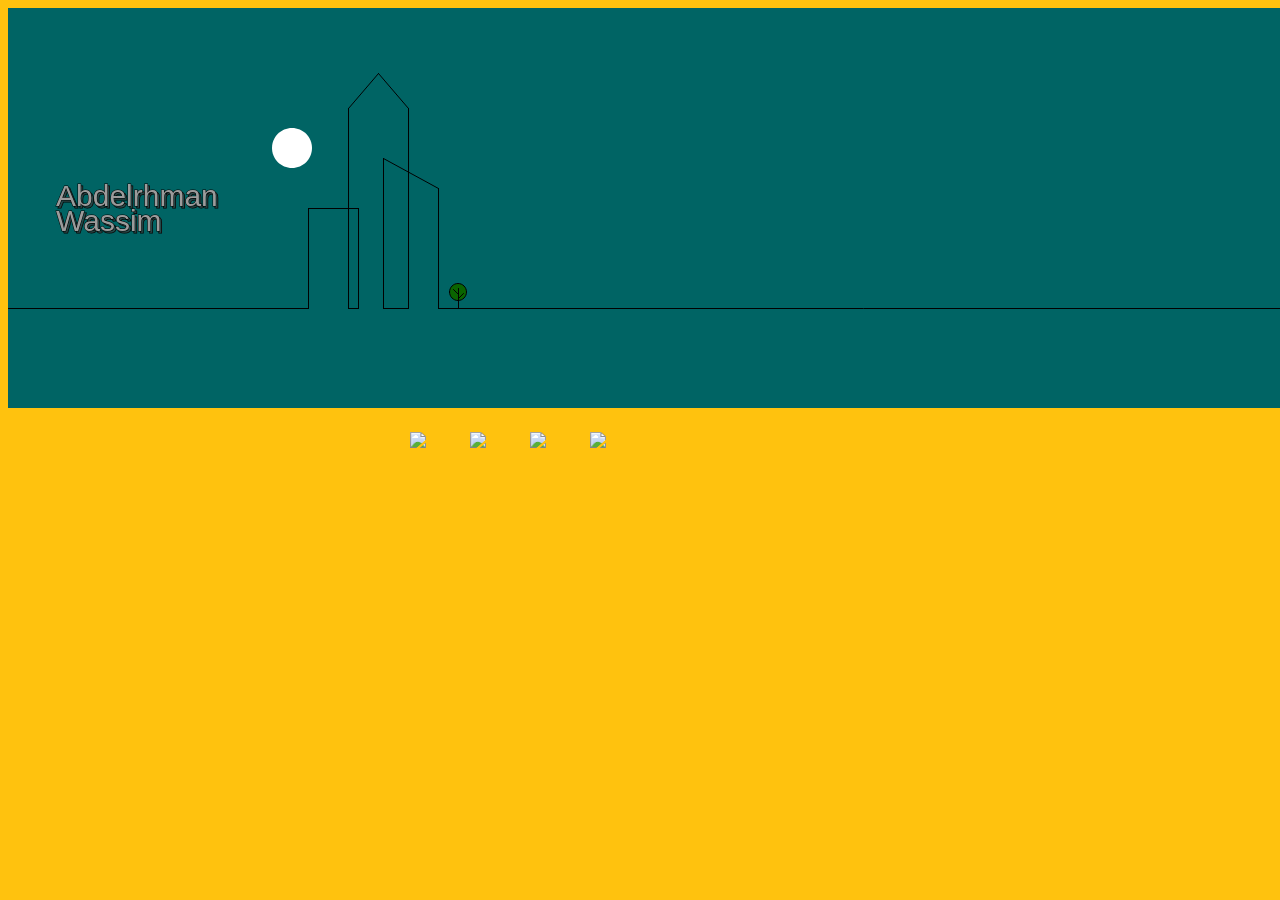
==== index.html @ 0ac7ac56 "Add files via upload" ====
<!DOCTYPE html>
<html lang="">
  <head>
    <meta charset="utf-8">
    <meta name="viewport" content="width=device-width, initial-scale=1.0">
    <title>Replace with Your Name</title>
    <link rel="stylesheet" href="style.css">
    <script src="p5/p5.min.js"></script>
    <script src="p5/p5.js></script>
    <script src="p5/p5.dom.min.js"></script>
    <script src="p5/p5.sound.min.js"></script>
    <script src="sketch.js"></script>
  </head>
  <body>

  <div id="header"></div>
      
  <div id="portfolio">
    <img src="img/img1.jpg">
    <img src="img/img2.png">
    <img src="img/img3.jpg">
    <img src="img/img4.jpg">
  </div>  

  
  </body>
</html>
---- style.css ----
html {
    margin: 0;
}

body {
    background-color: rgb(255, 194, 14);
}

#header{
    margin:0;
}

#portfolio {
    max-width: 500px;
    margin:auto;
}

#portfolio img{
    max-width: 500px;
    padding: 20px;

}
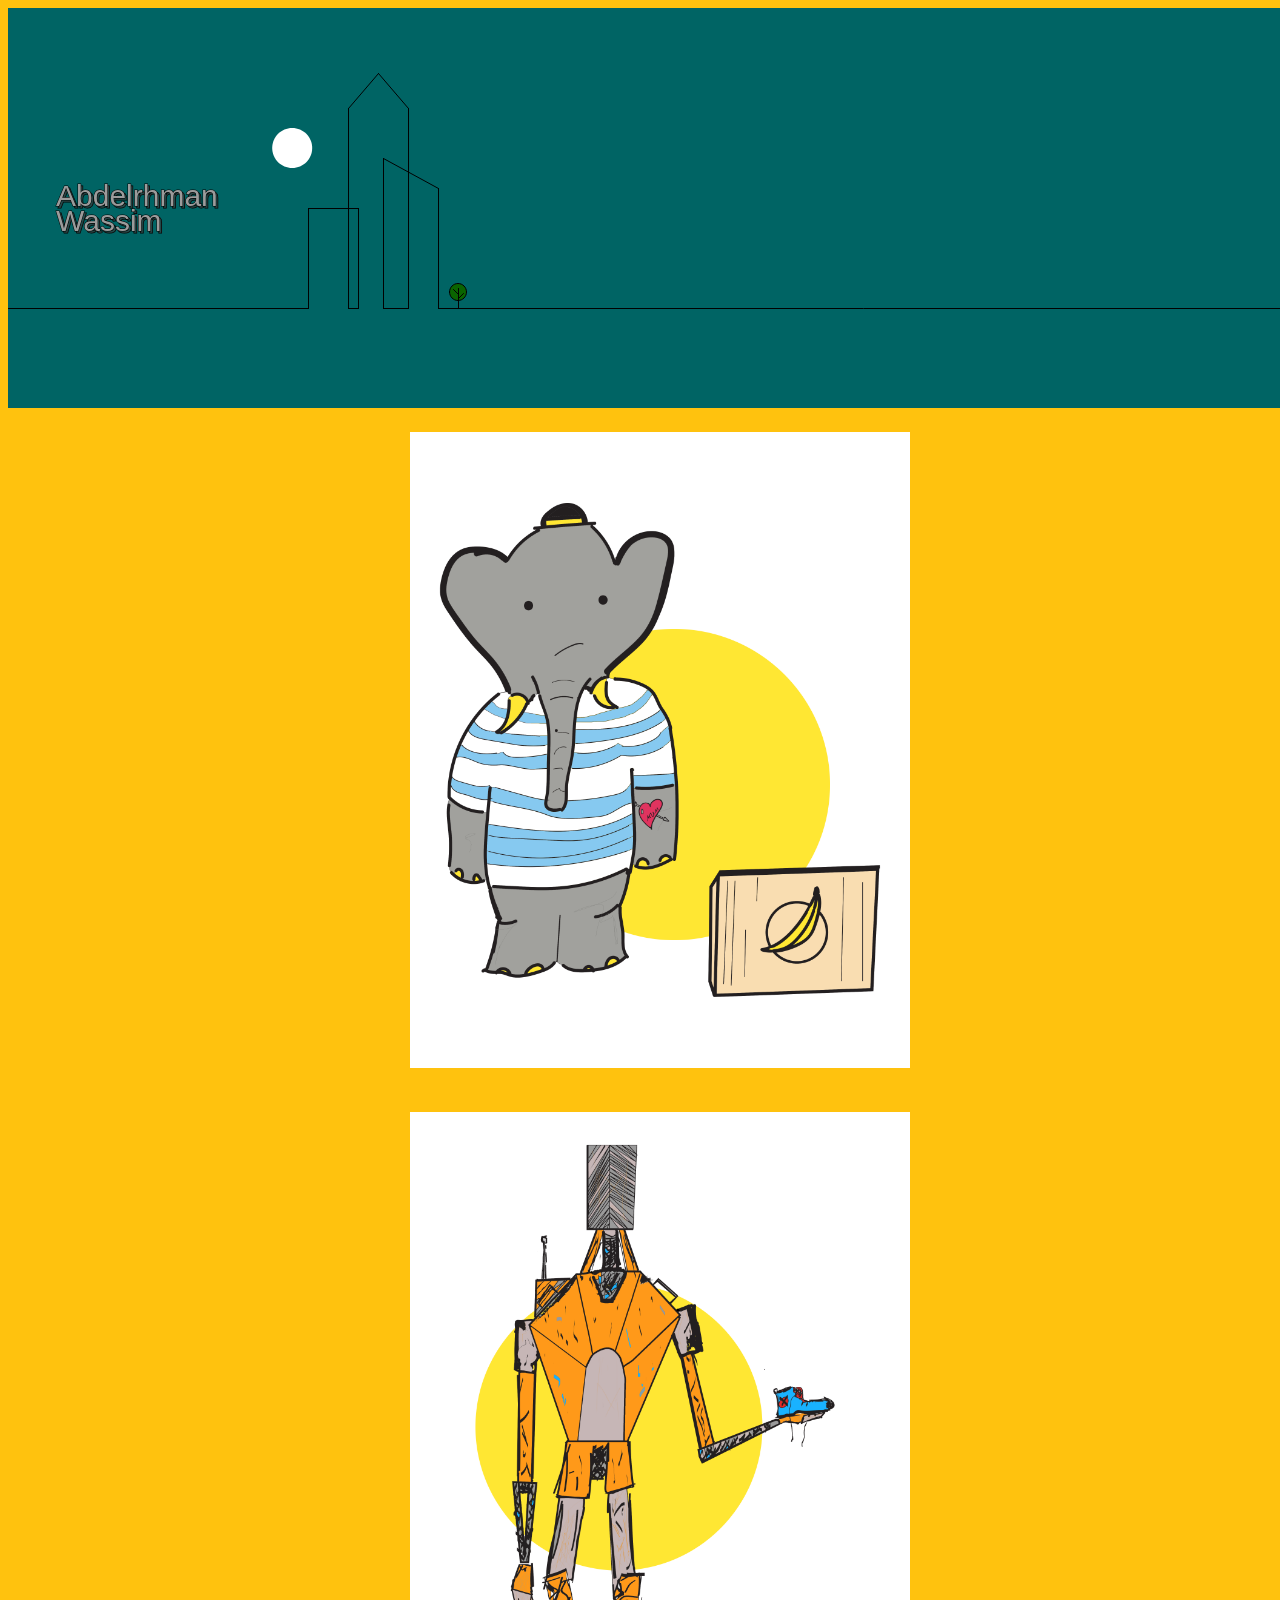
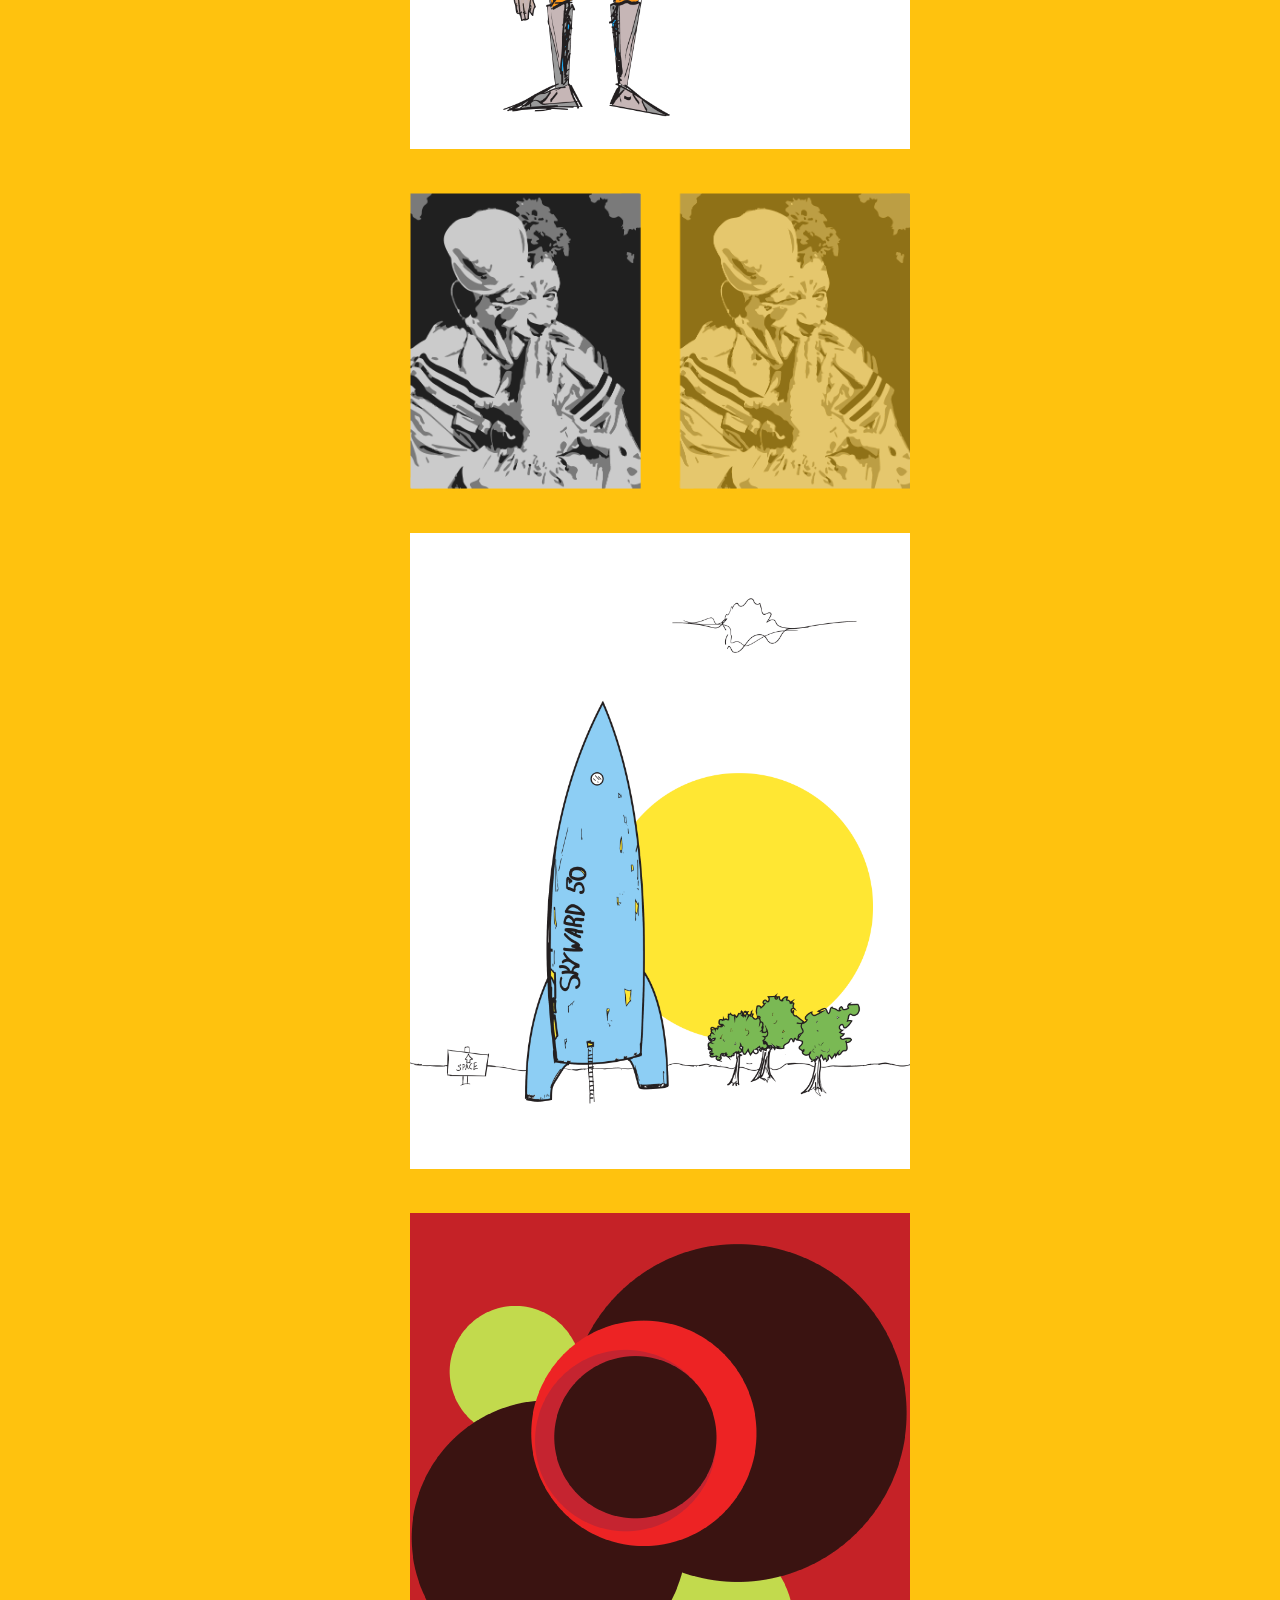
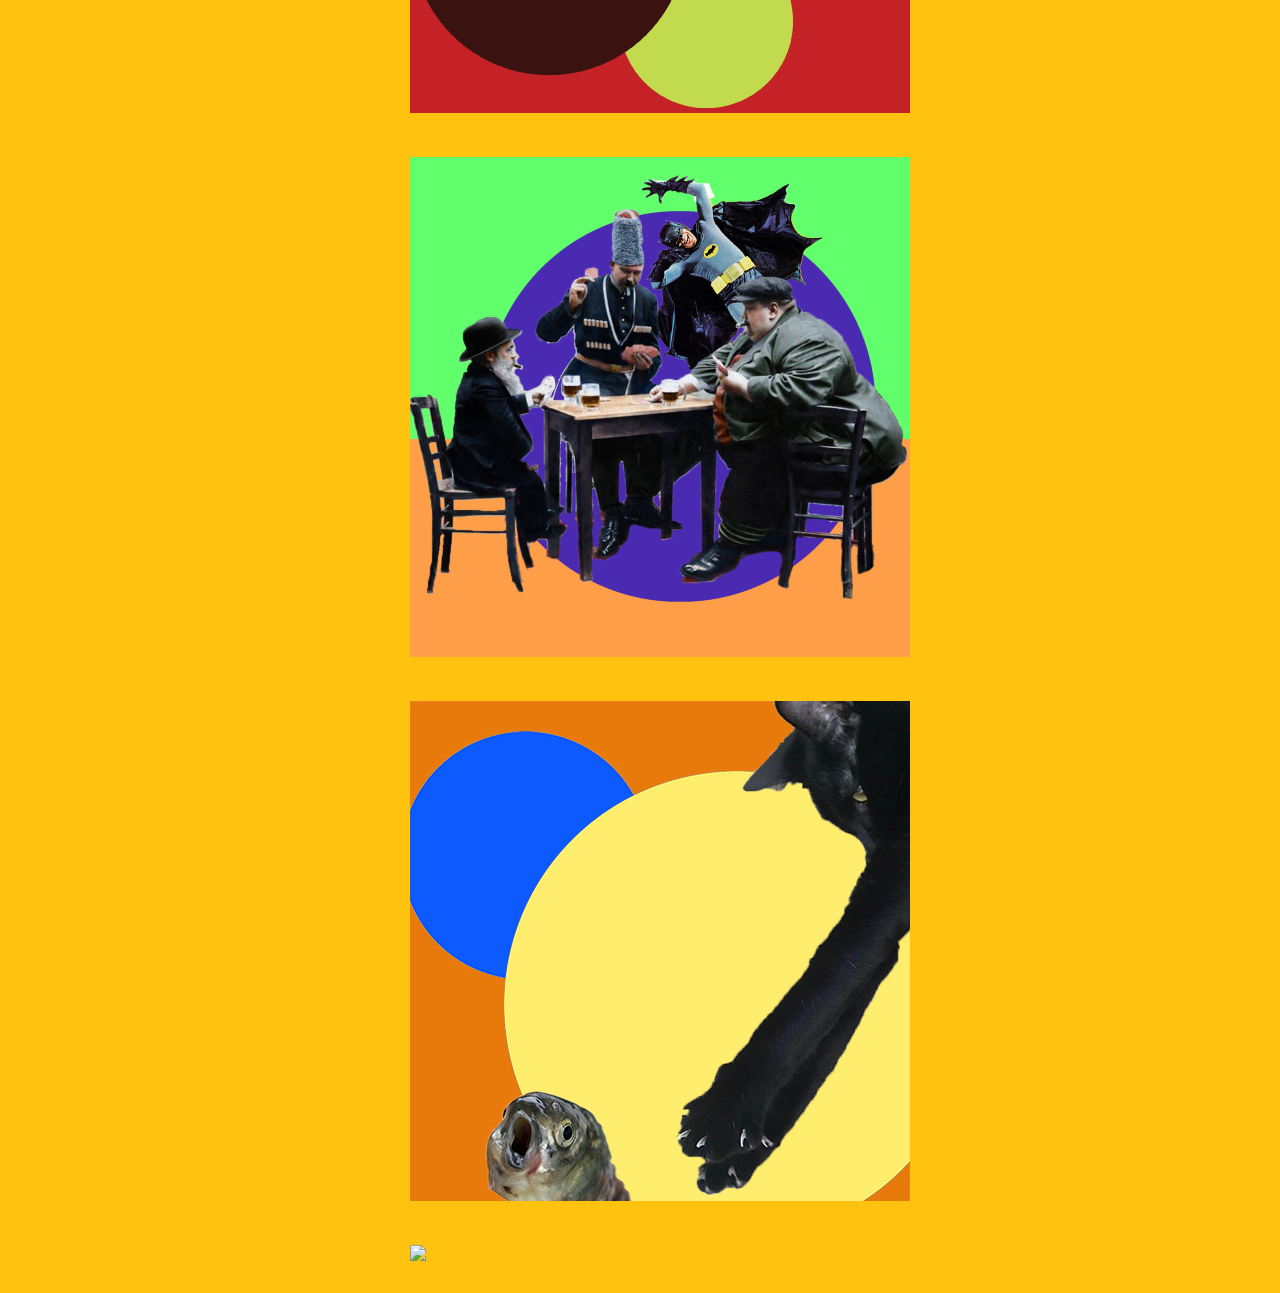
==== commit 844a73fa: "Update index.html" ====
--- a/index.html
+++ b/index.html
@@ -3,7 +3,7 @@
   <head>
     <meta charset="utf-8">
     <meta name="viewport" content="width=device-width, initial-scale=1.0">
-    <title>Replace with Your Name</title>
+    <title>Jackson Williams</title>
     <link rel="stylesheet" href="style.css">
     <script src="p5/p5.min.js"></script>
     <script src="p5/p5.js></script>
@@ -16,10 +16,14 @@
   <div id="header"></div>
       
   <div id="portfolio">
-    <img src="img/img1.jpg">
-    <img src="img/img2.png">
-    <img src="img/img3.jpg">
-    <img src="img/img4.jpg">
+    <img src="img/01.png">
+    <img src="img/02.png">
+    <img src="img/03.png">
+    <img src="img/04.png">
+    <img src="img/05.png">
+    <img src="img/06.png">
+    <img src="img/07.jpg">
+    <img src="img/08.jpg">
   </div>  
 
   
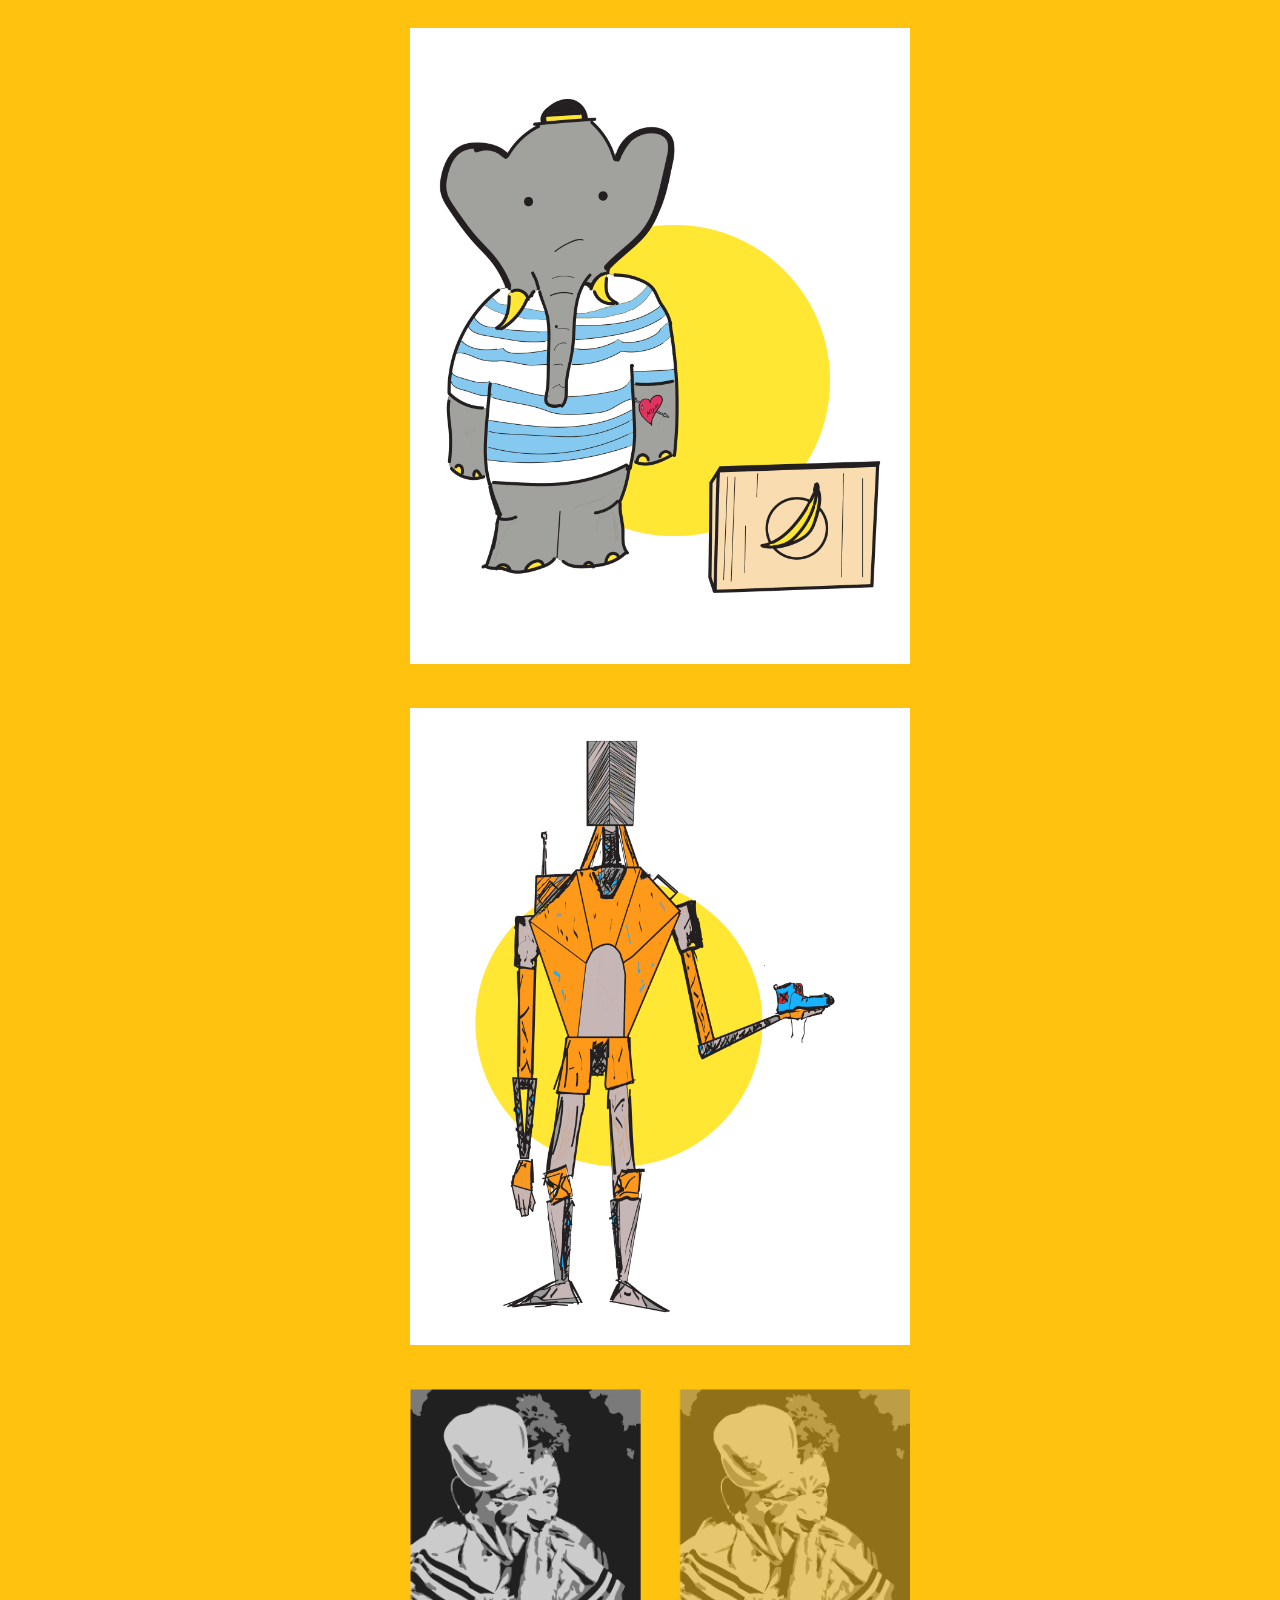
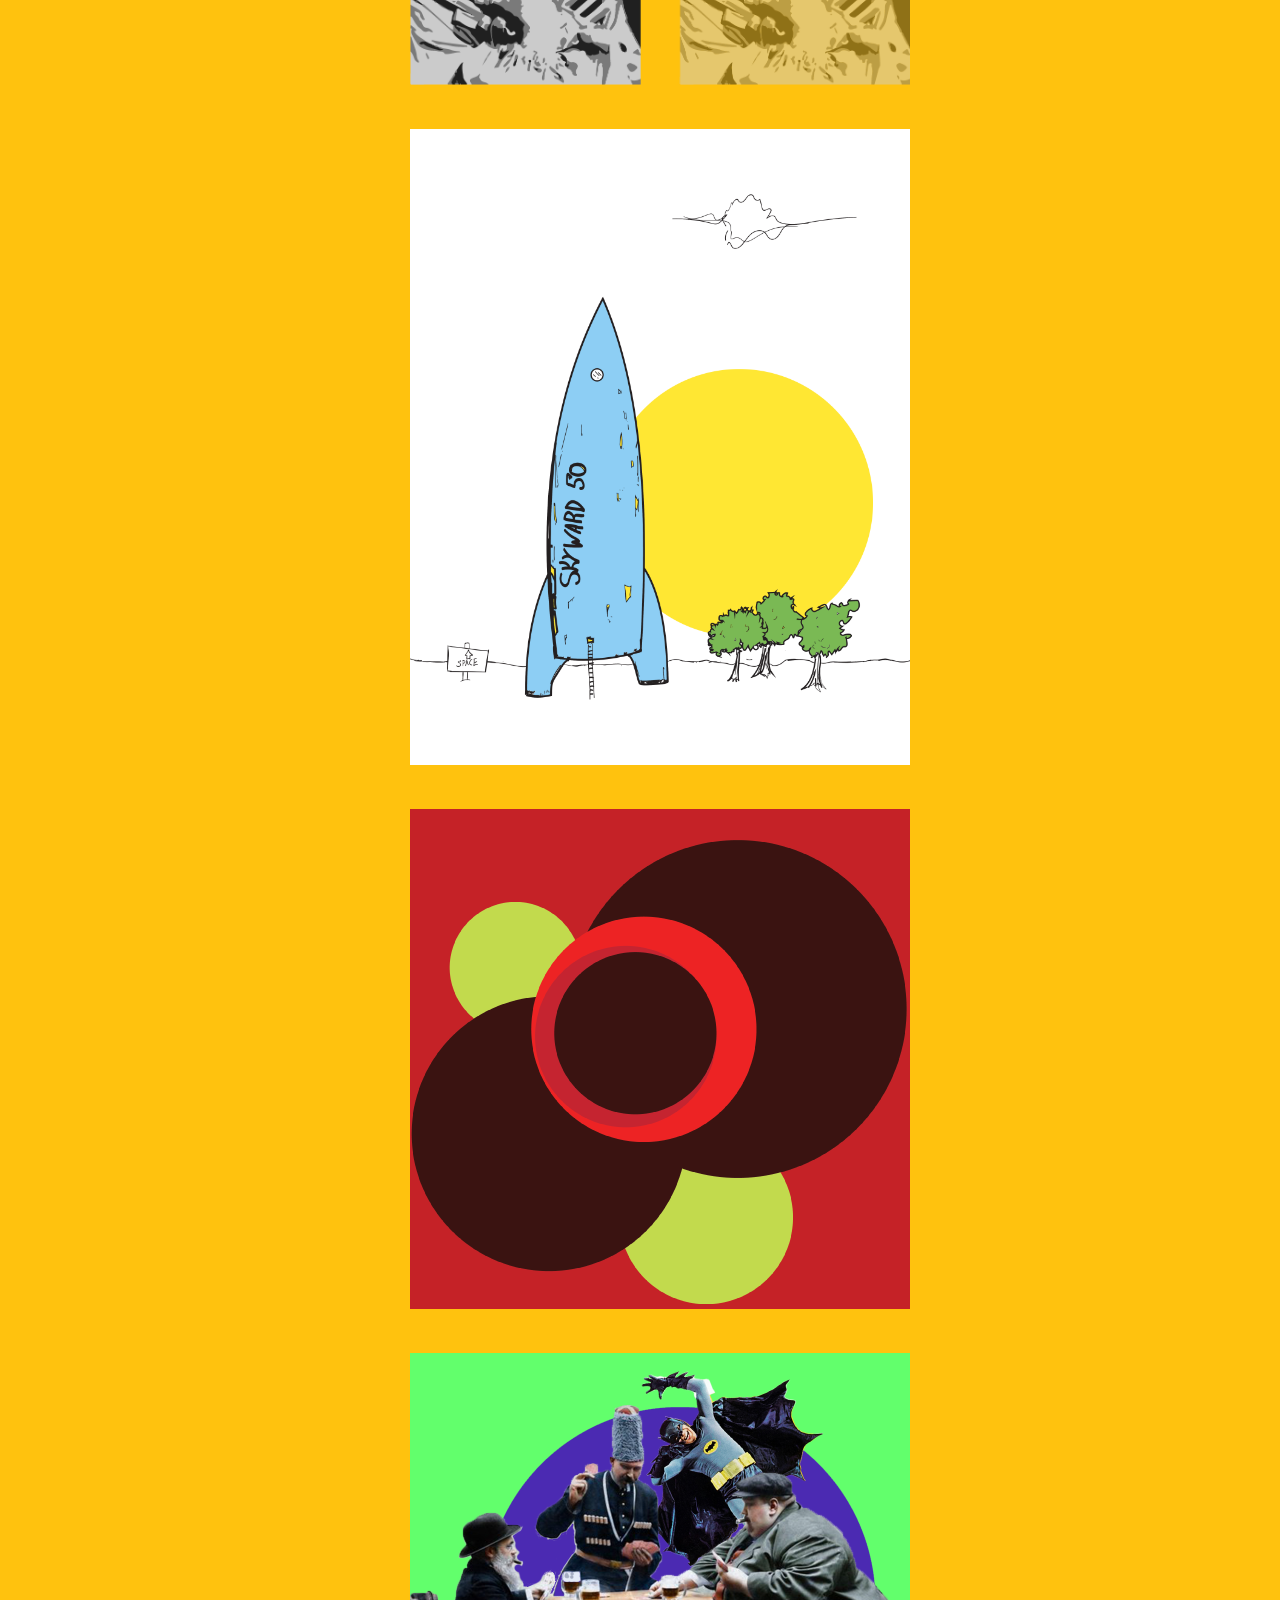
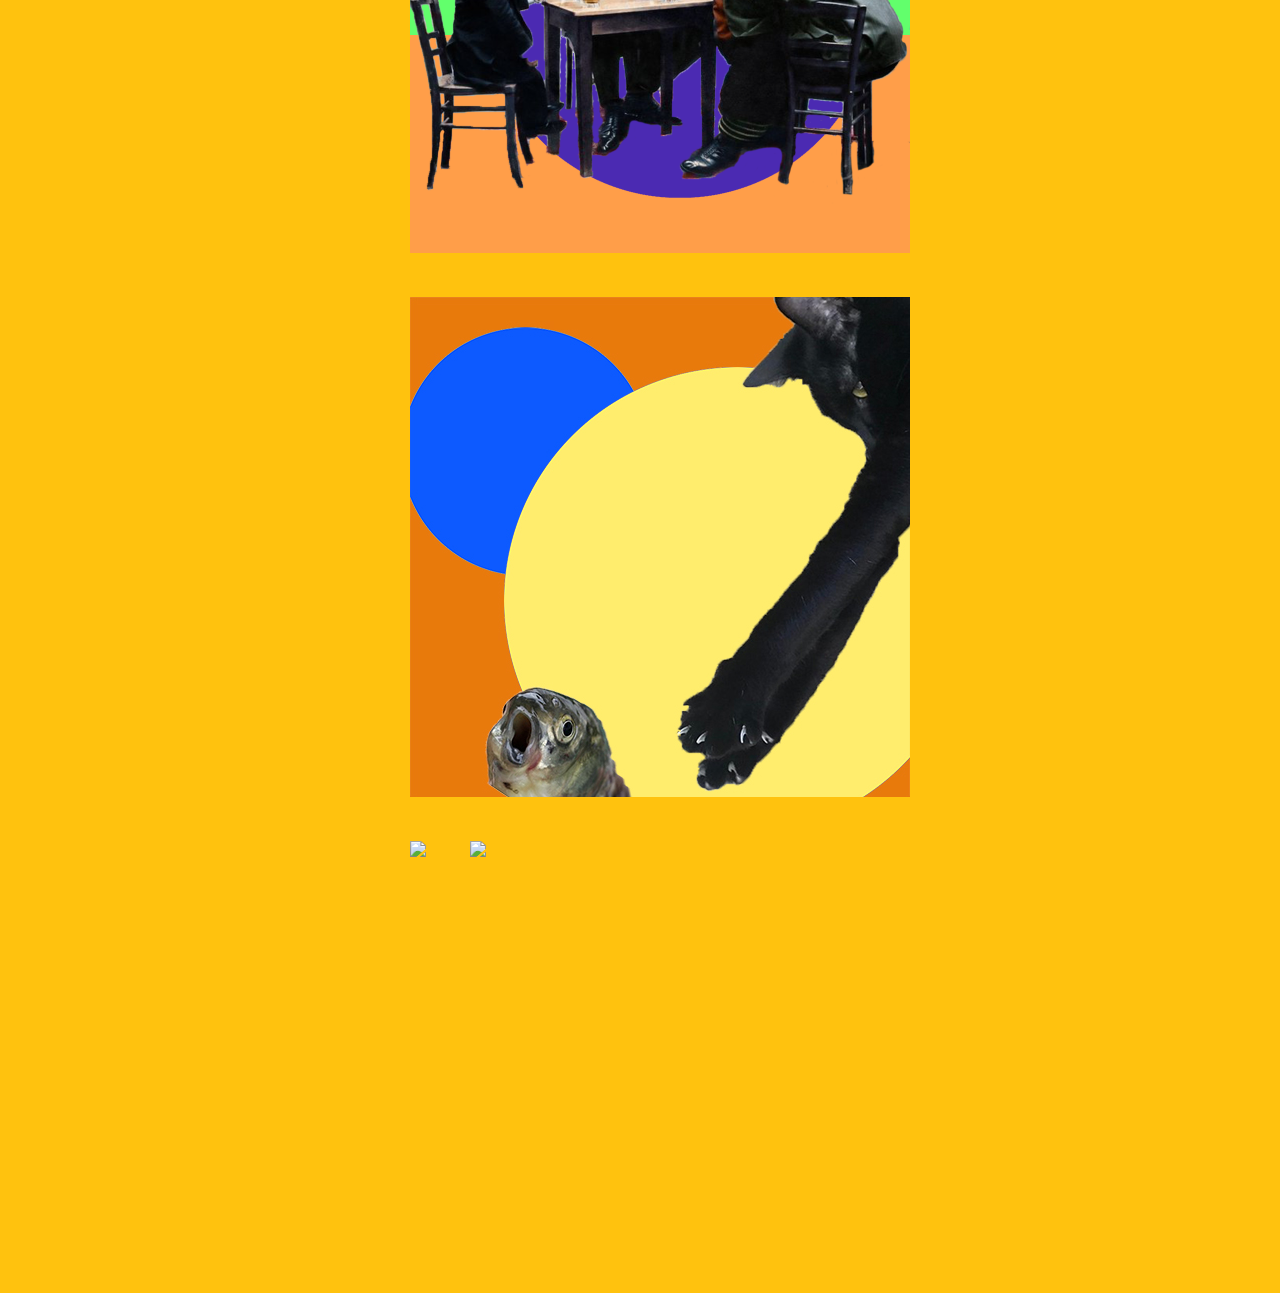
==== commit b31457c8: "Update index.html" ====
--- a/index.html
+++ b/index.html
@@ -24,6 +24,8 @@
     <img src="img/06.png">
     <img src="img/07.jpg">
     <img src="img/08.jpg">
+    <img src="img/winged_loop.mp4
+    <img src="img/ICONS_MASTER.png">
   </div>  
 
   
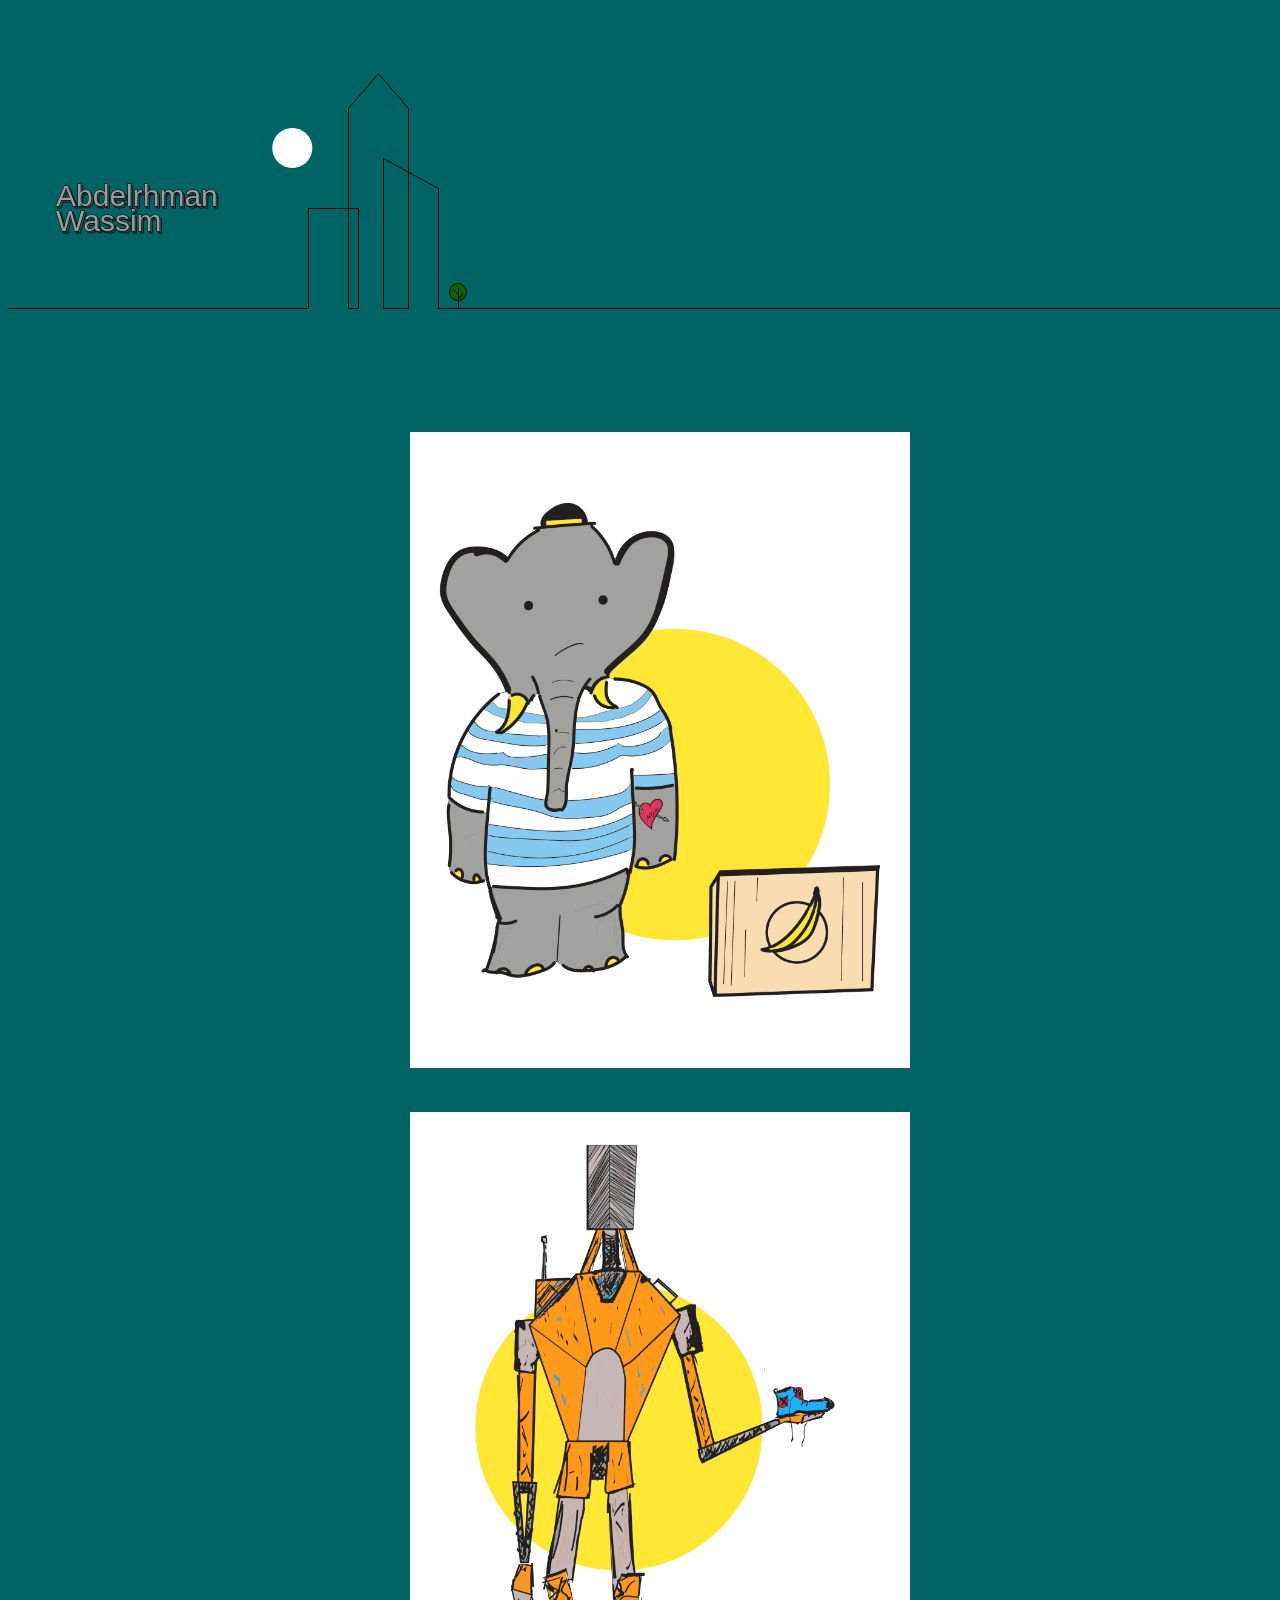
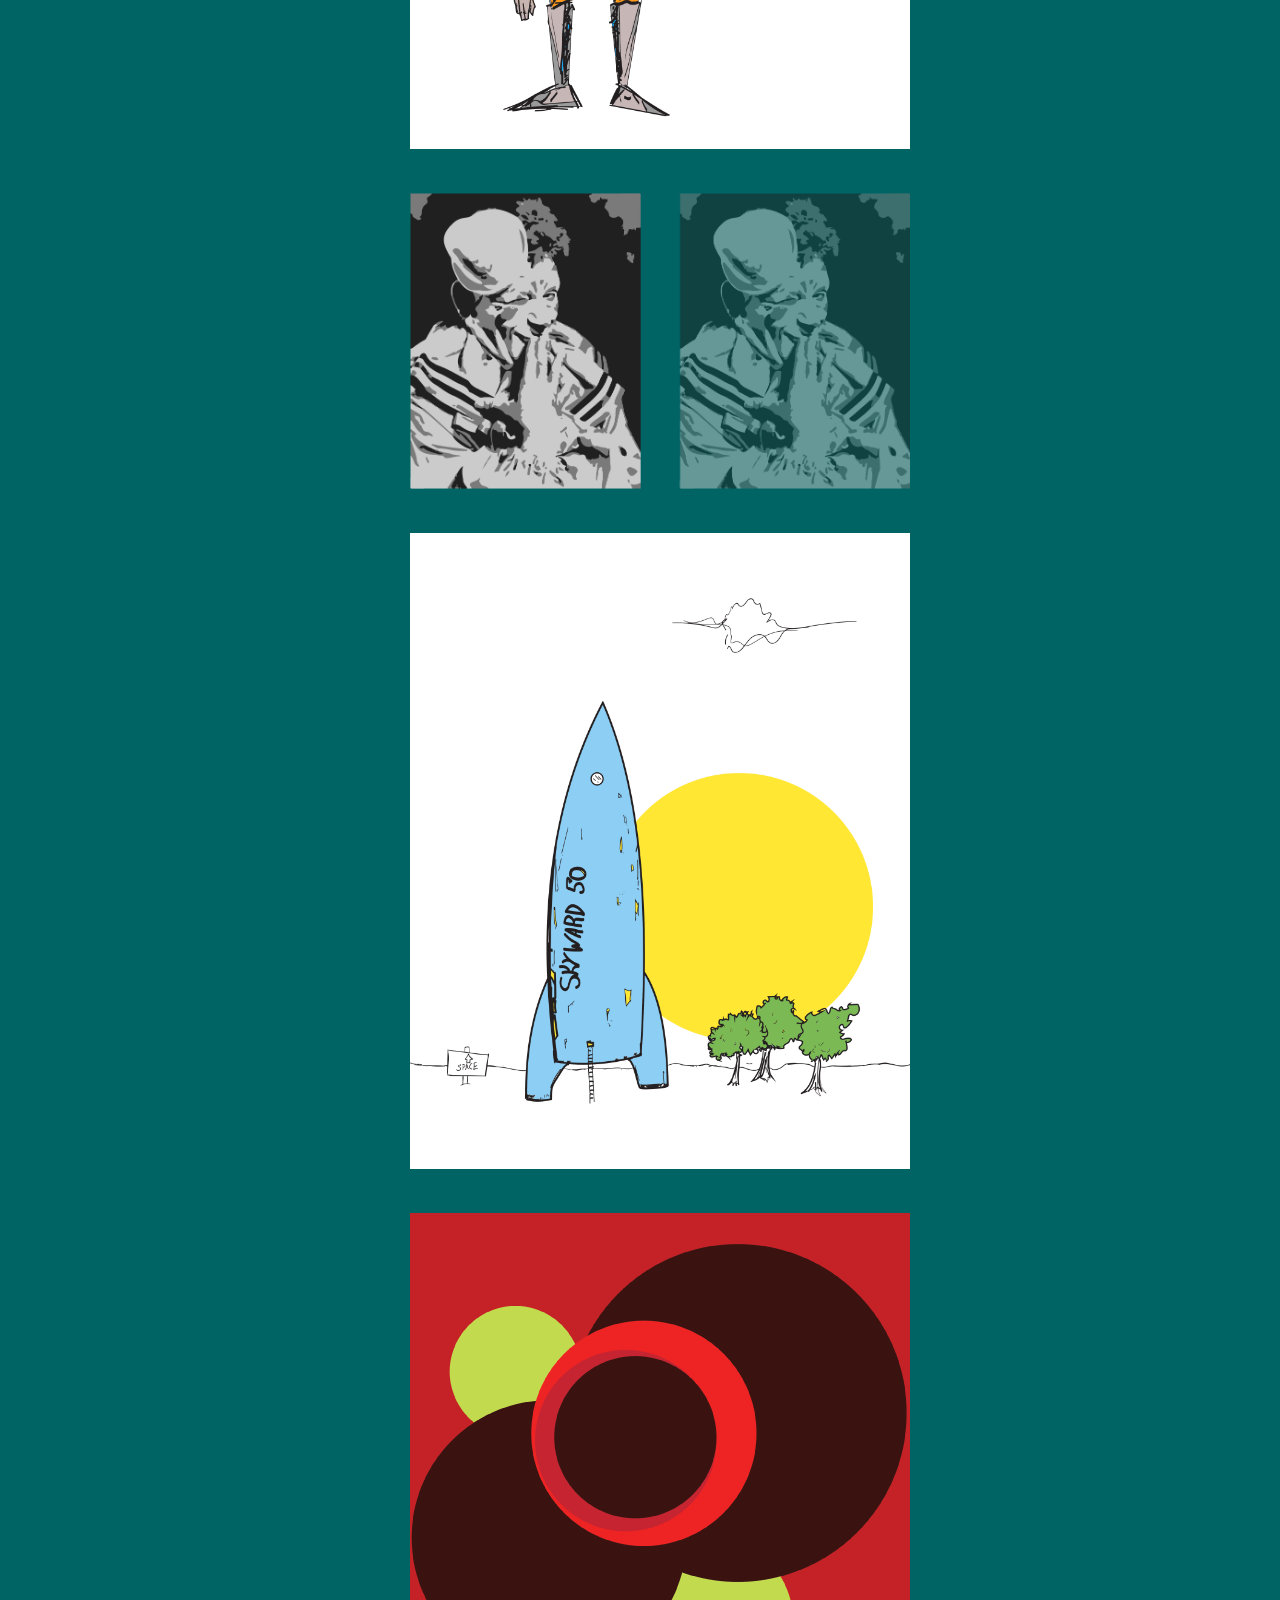
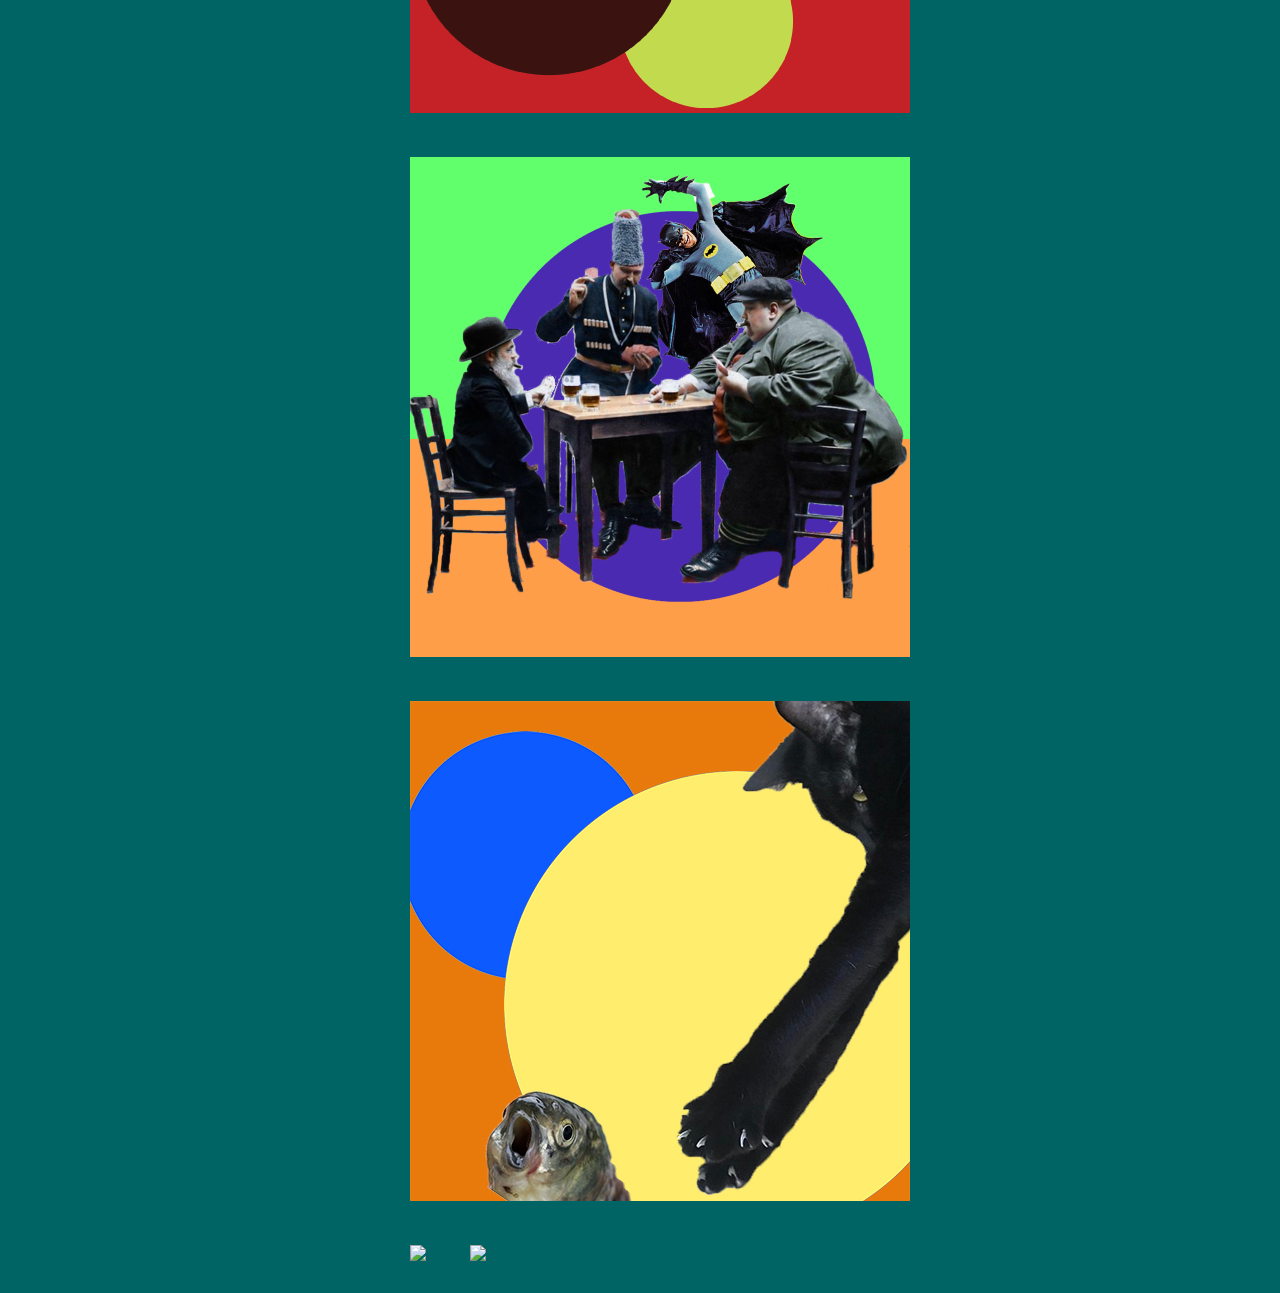
==== commit 64d696ec: "Update index.html" ====
--- a/index.html
+++ b/index.html
@@ -4,7 +4,7 @@
     <meta charset="utf-8">
     <meta name="viewport" content="width=device-width, initial-scale=1.0">
     <title>Jackson Williams</title>
-    <link rel="stylesheet" href="style.css">
+     <link rel="stylesheet" href="style.css">
     <script src="p5/p5.min.js"></script>
     <script src="p5/p5.js></script>
     <script src="p5/p5.dom.min.js"></script>
@@ -12,6 +12,8 @@
     <script src="sketch.js"></script>
   </head>
   <body>
+
+  <div id="header"></div>
 
   <div id="header"></div>
       
@@ -24,7 +26,7 @@
     <img src="img/06.png">
     <img src="img/07.jpg">
     <img src="img/08.jpg">
-    <img src="img/winged_loop.mp4
+    <img src="img/WingedLoop.mp4
     <img src="img/ICONS_MASTER.png">
   </div>  
 
--- a/style.css
+++ b/style.css
@@ -3,7 +3,7 @@
 }
 
 body {
-    background-color: rgb(255, 194, 14);
+    background-color: rgb(0,100,100);
 }
 
 #header{
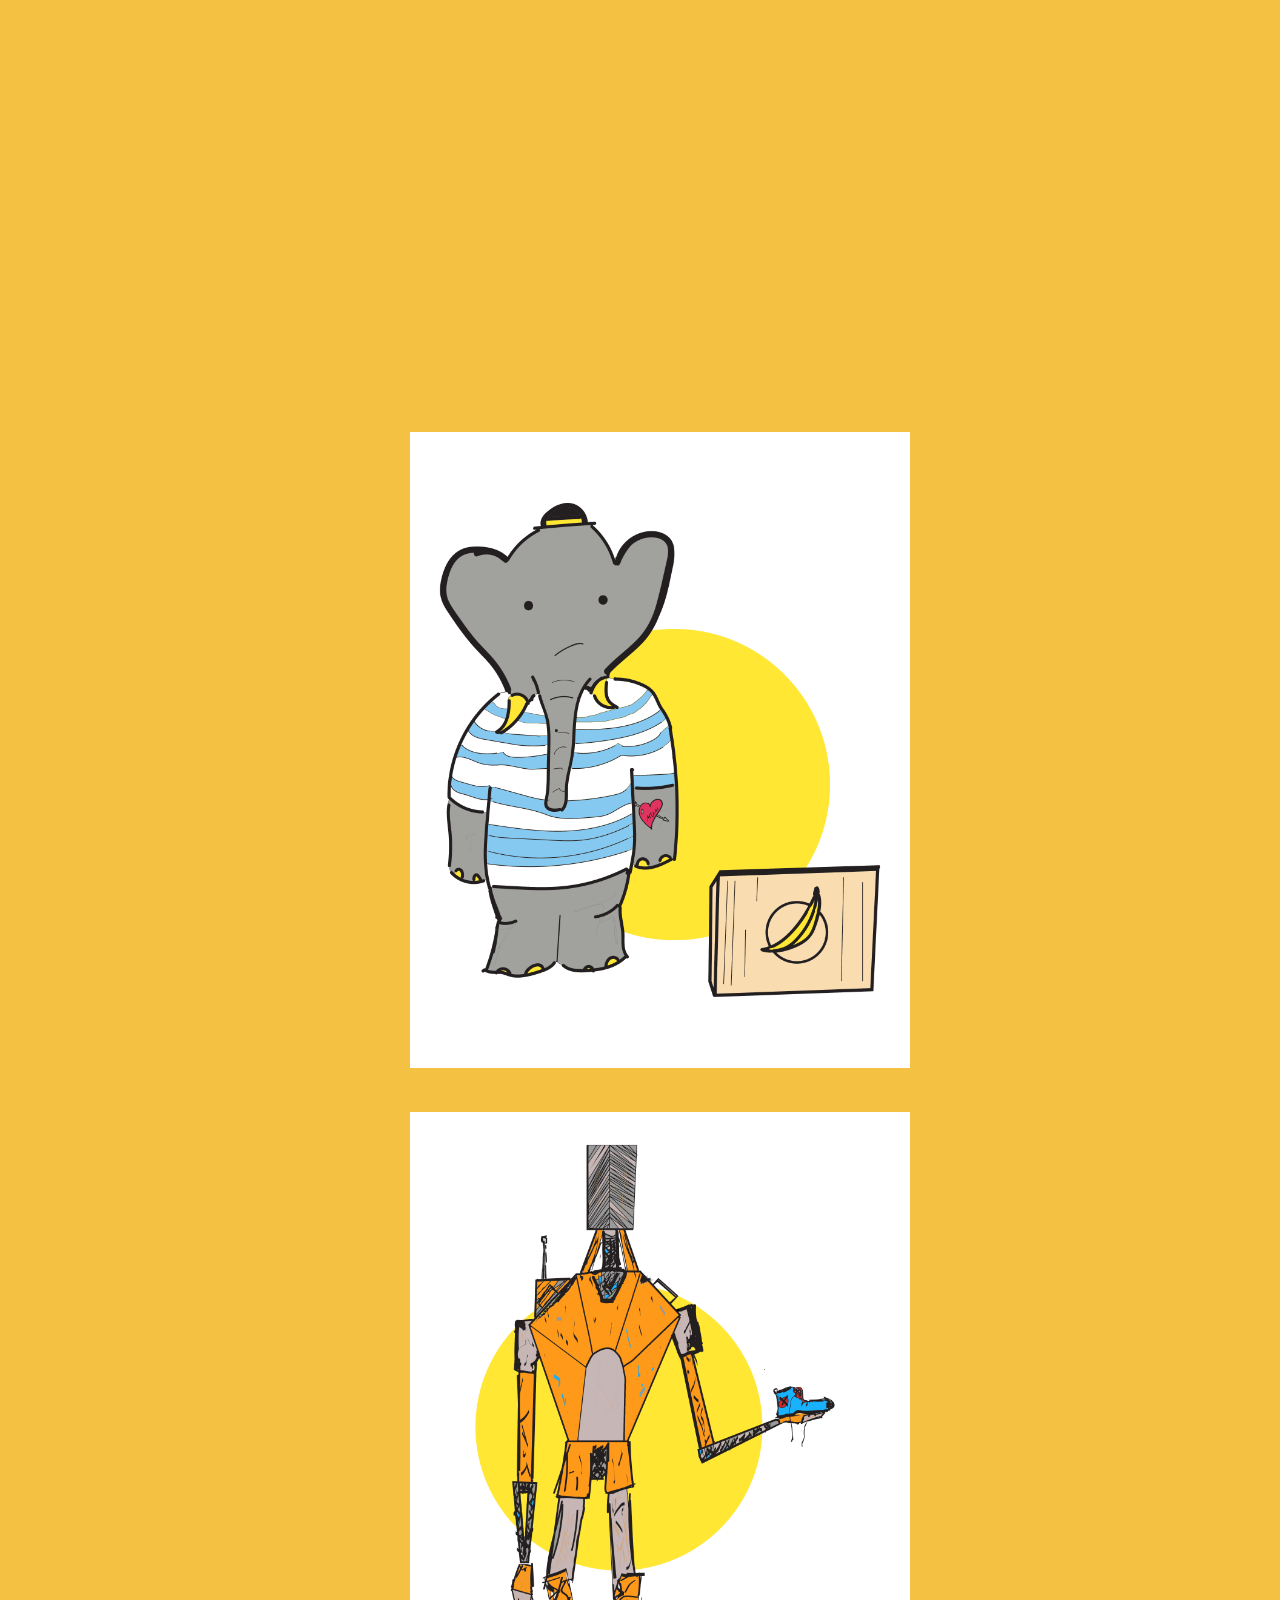
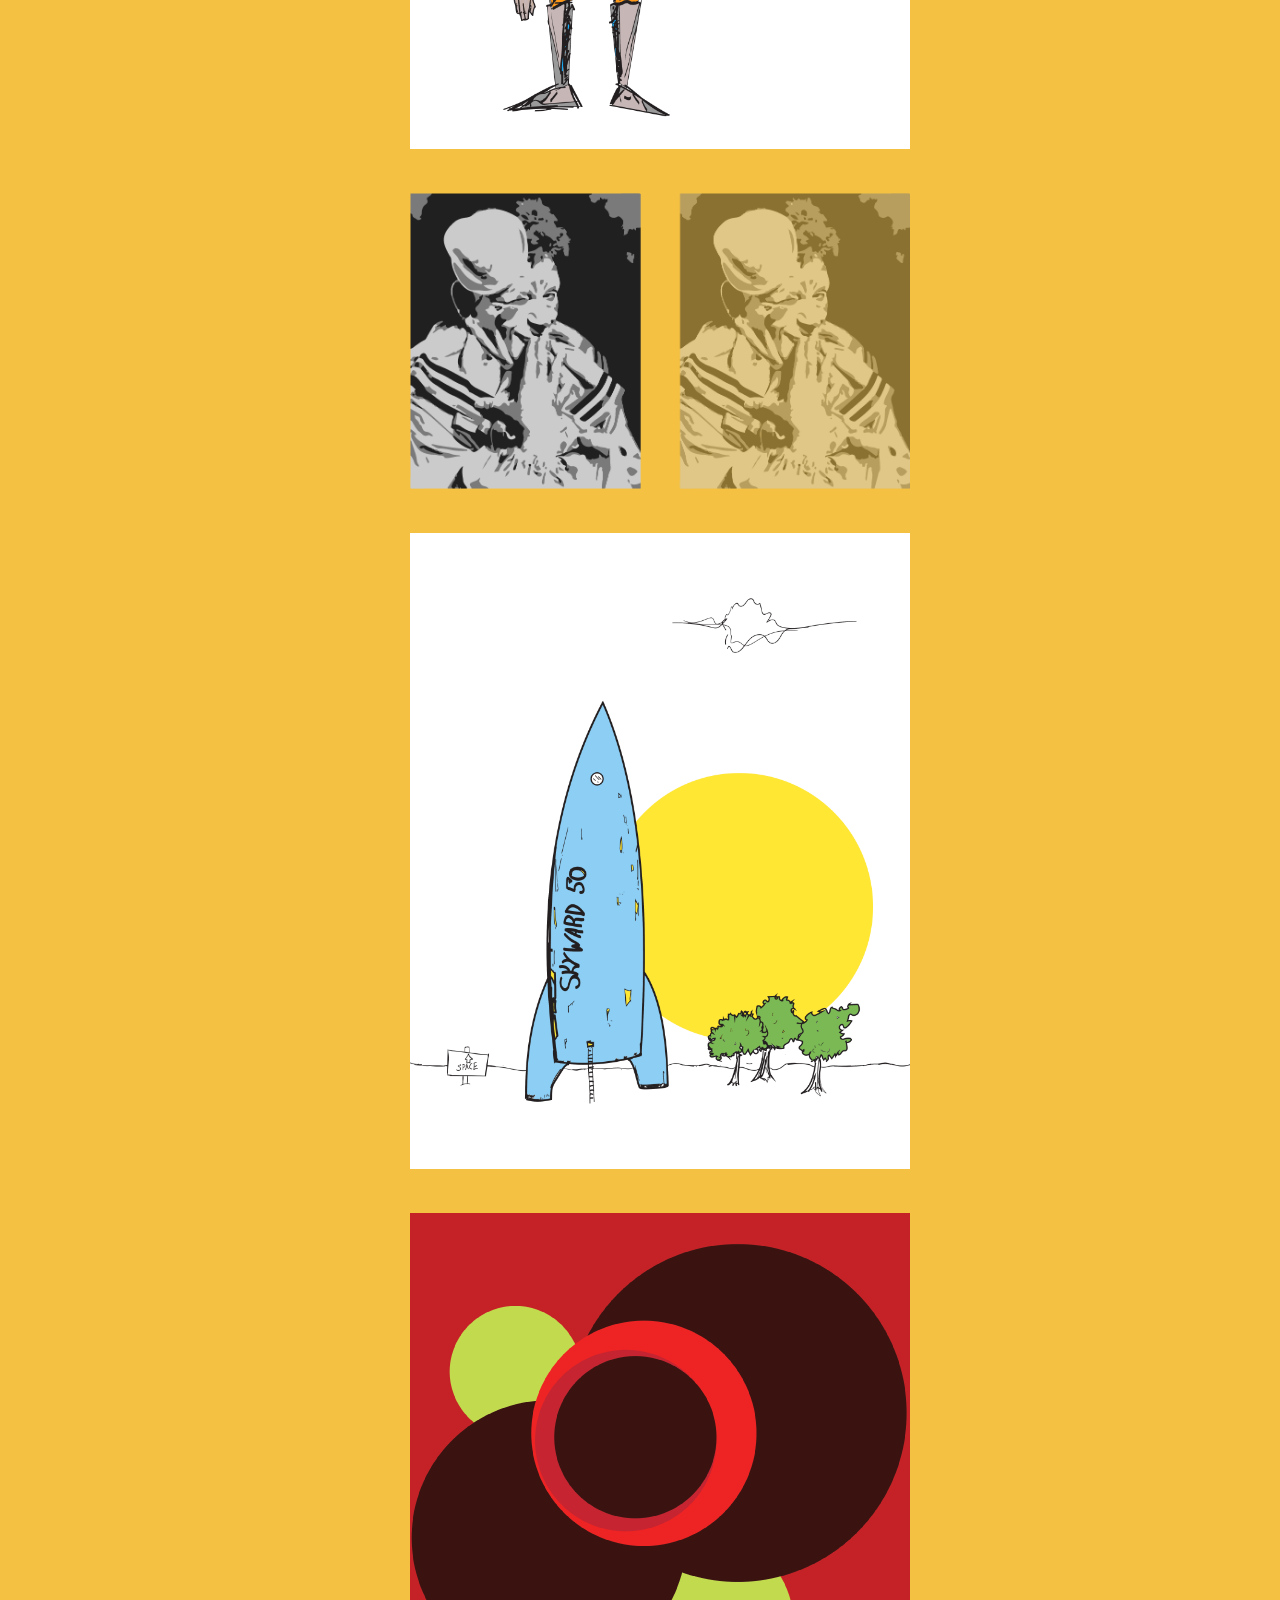
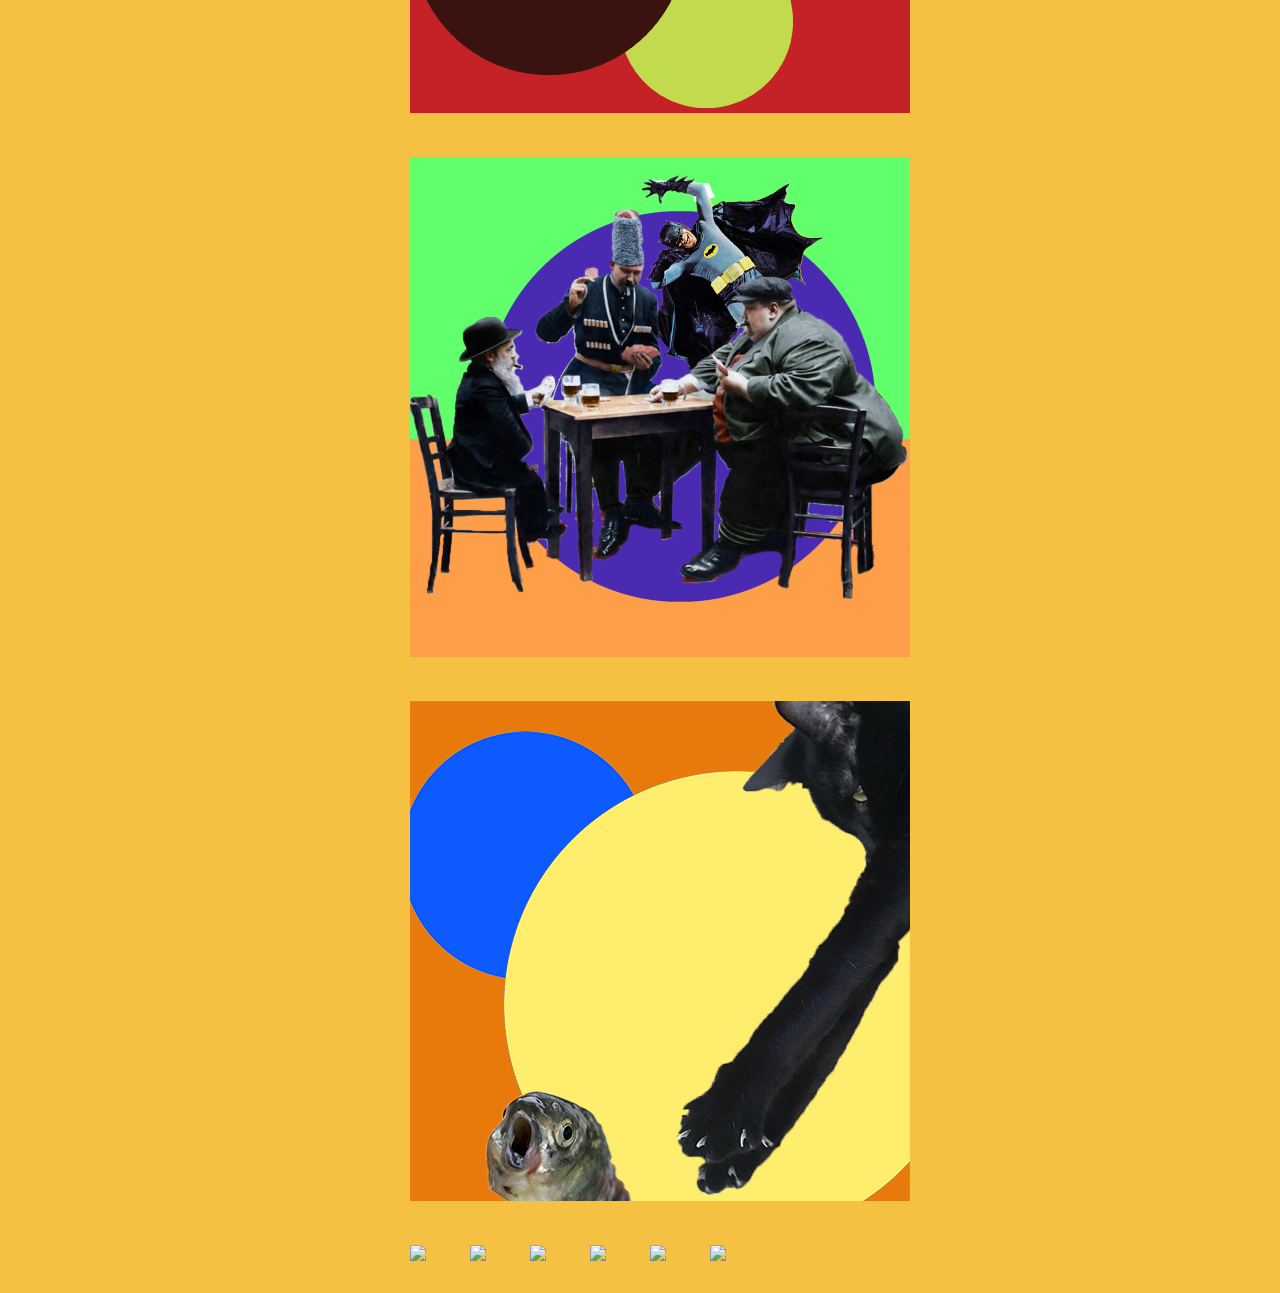
==== commit 8e6bc485: "Update index.html" ====
--- a/index.html
+++ b/index.html
@@ -26,8 +26,11 @@
     <img src="img/06.png">
     <img src="img/07.jpg">
     <img src="img/08.jpg">
-    <img src="img/WingedLoop.mp4
-    <img src="img/ICONS_MASTER.png">
+    <img src="img/09.png">
+    <img src="img/10.png">
+    <img src="img/11.png">
+    <img src="img/">
+    <img src="img/">               
   </div>  
 
   
--- a/style.css
+++ b/style.css
@@ -3,7 +3,7 @@
 }
 
 body {
-    background-color: rgb(0,100,100);
+    background-color: rgb(244, 193, 67);
 }
 
 #header{
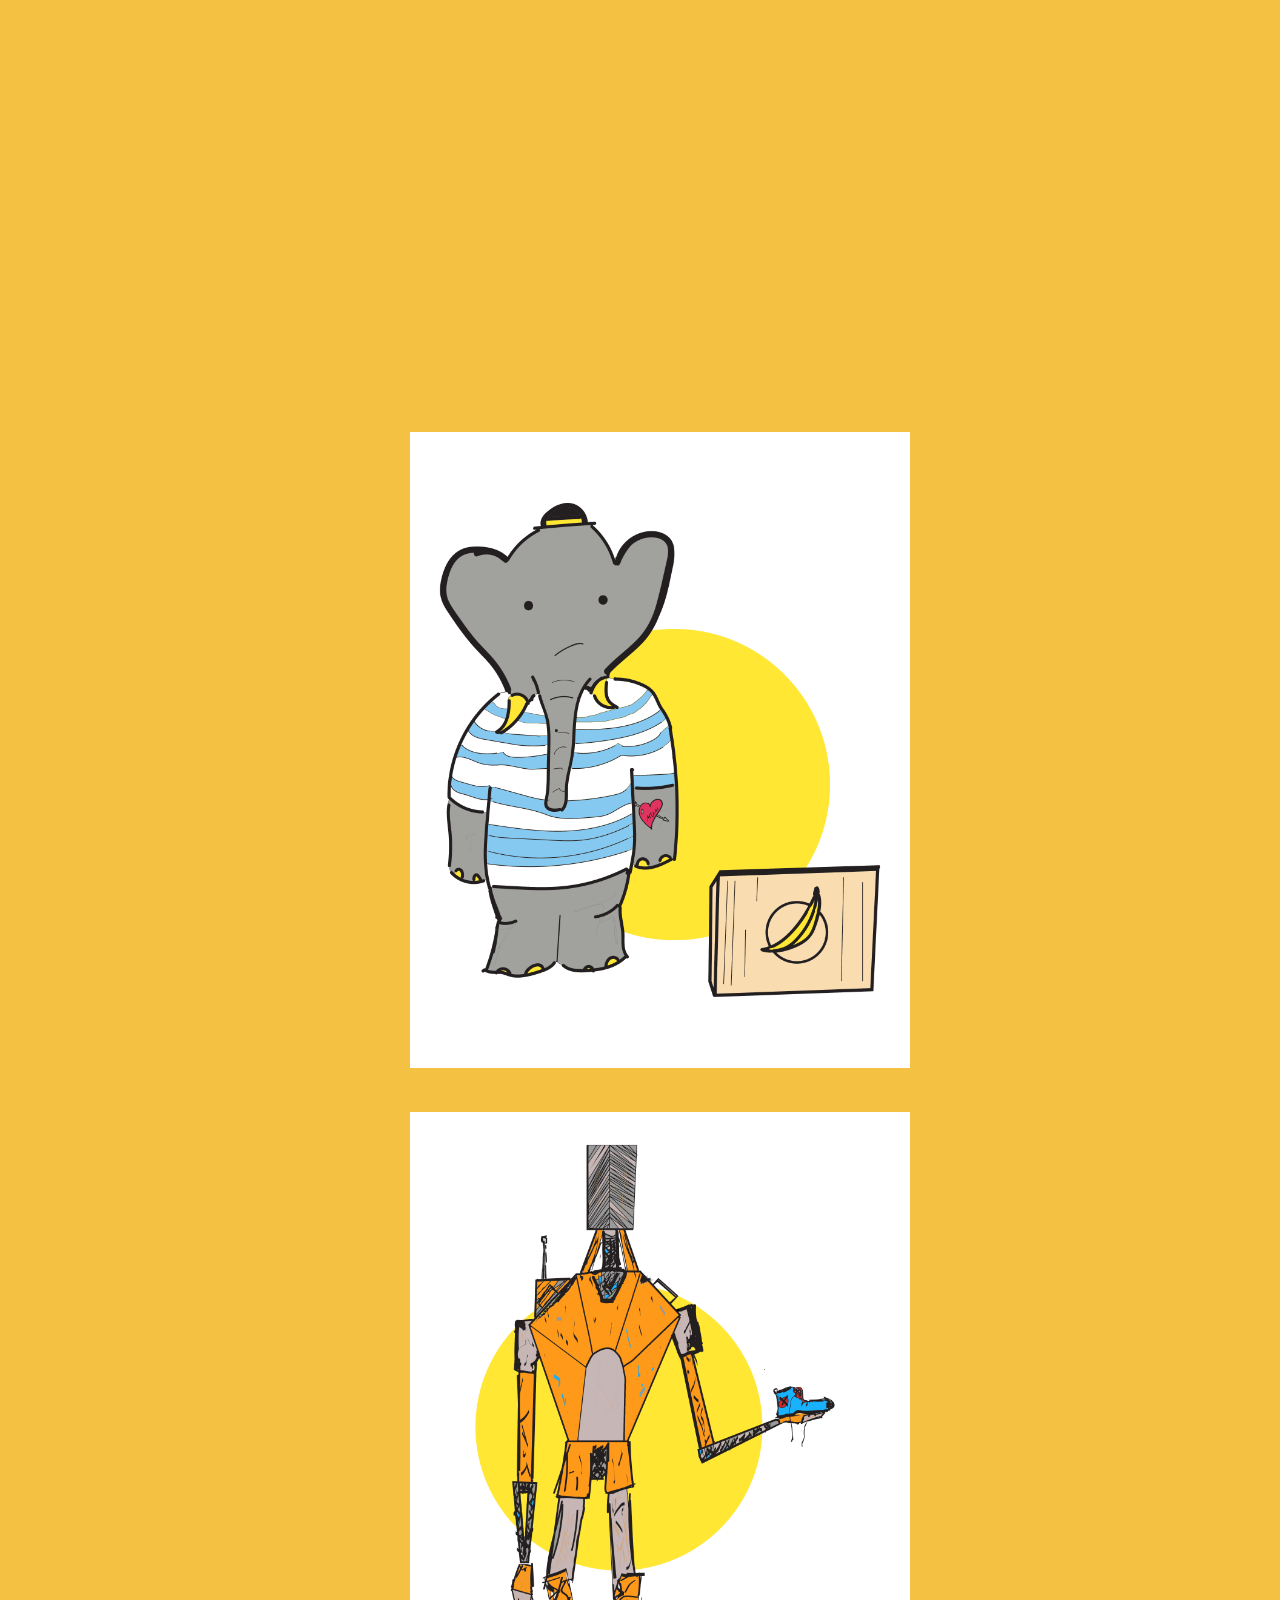
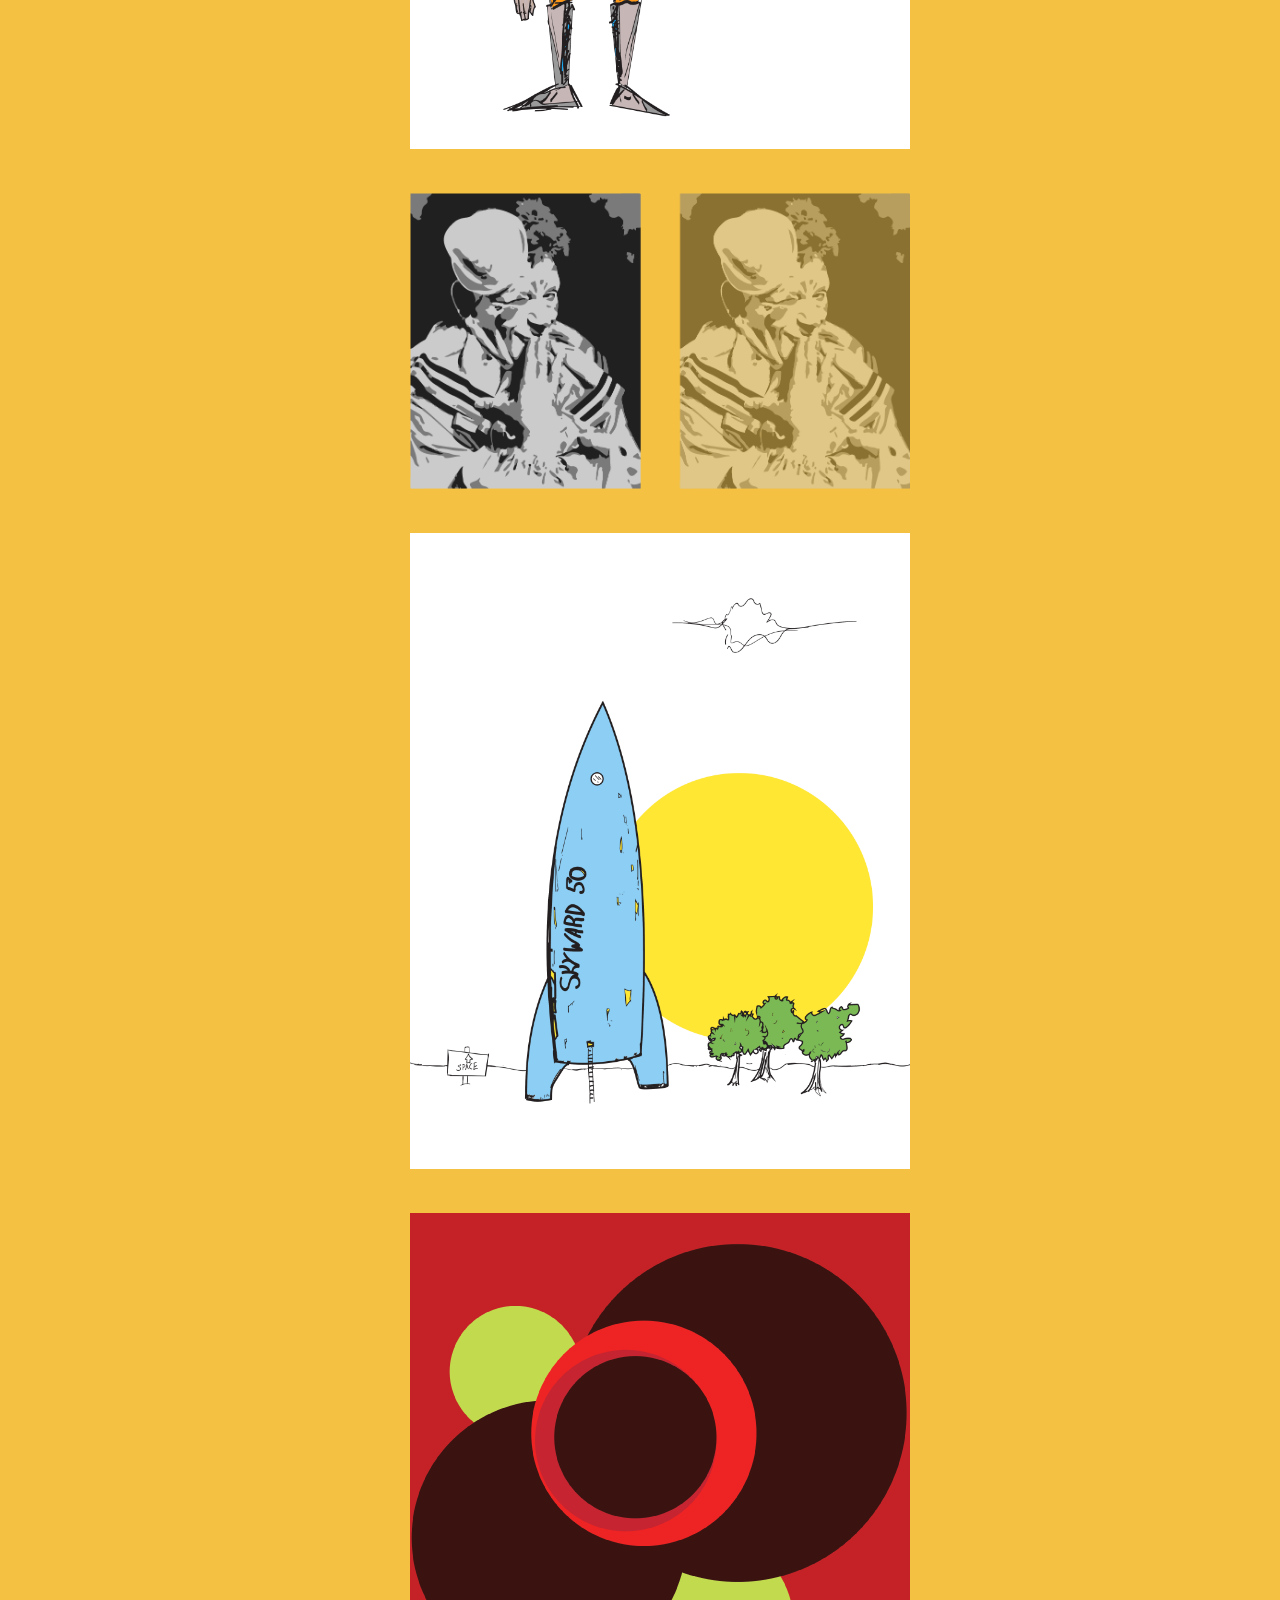
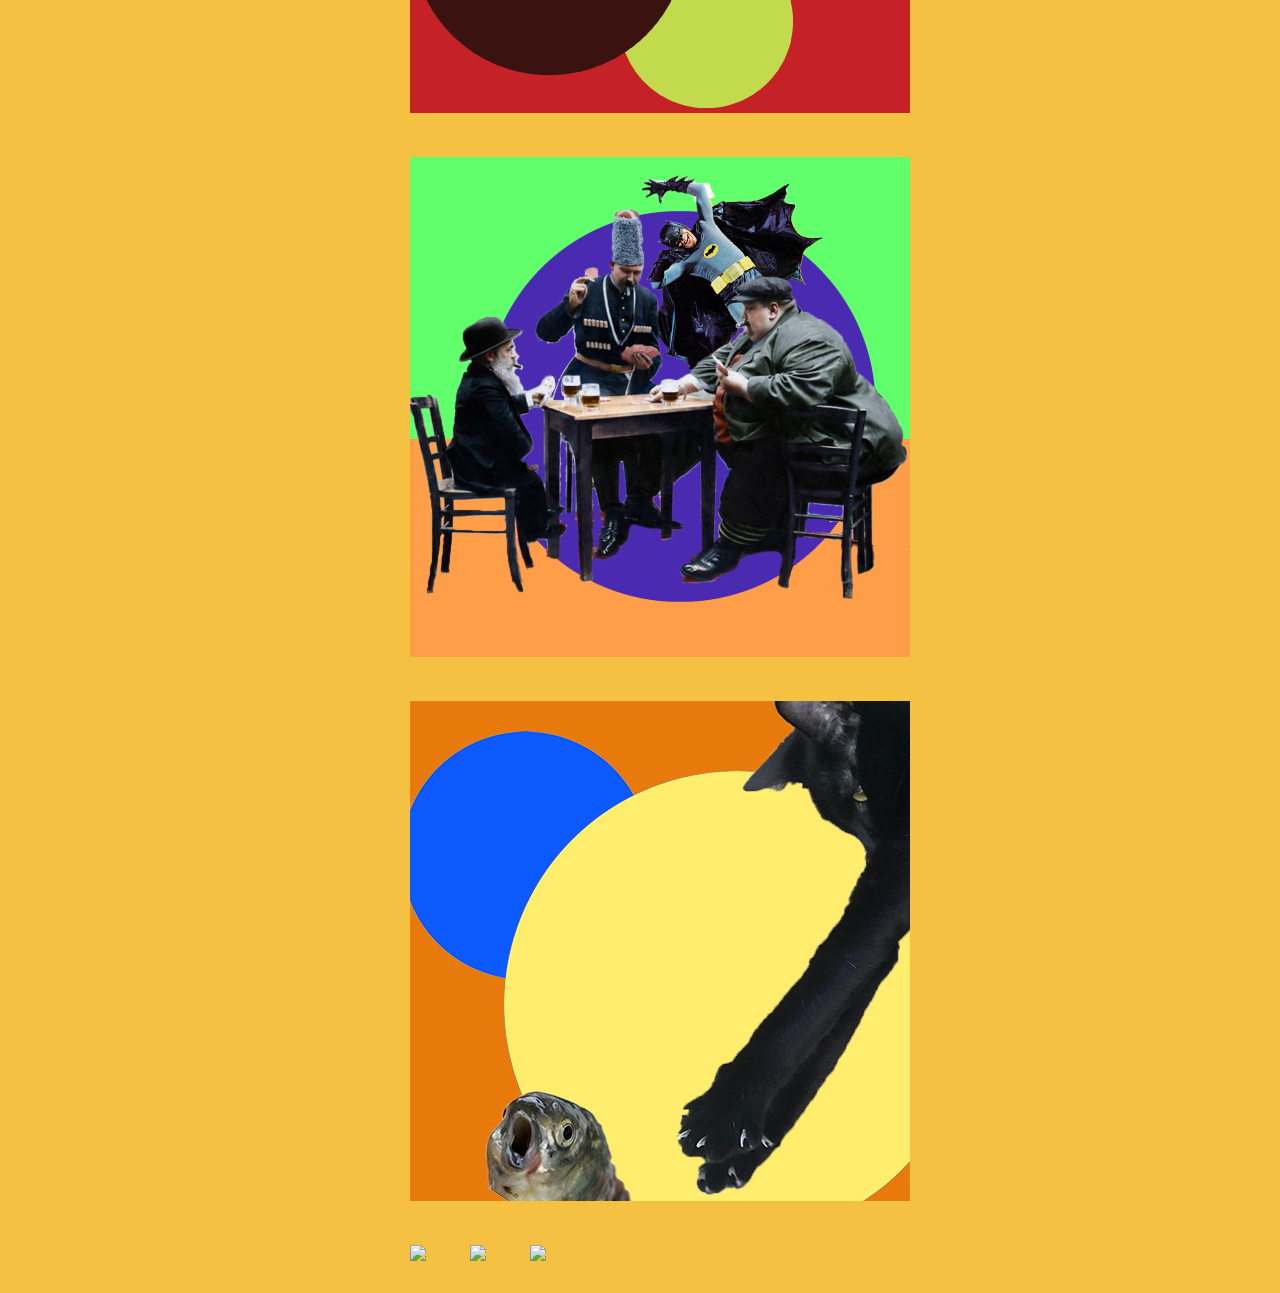
==== commit 4399d4e4: "Update index.html" ====
--- a/index.html
+++ b/index.html
@@ -26,11 +26,8 @@
     <img src="img/06.png">
     <img src="img/07.jpg">
     <img src="img/08.jpg">
-    <img src="img/09.png">
-    <img src="img/10.png">
-    <img src="img/11.png">
-    <img src="img/">
-    <img src="img/">               
+    <img src="img/wingedtwo.png">
+    <img src="img/ART106collage.jpg">
   </div>  
 
   
